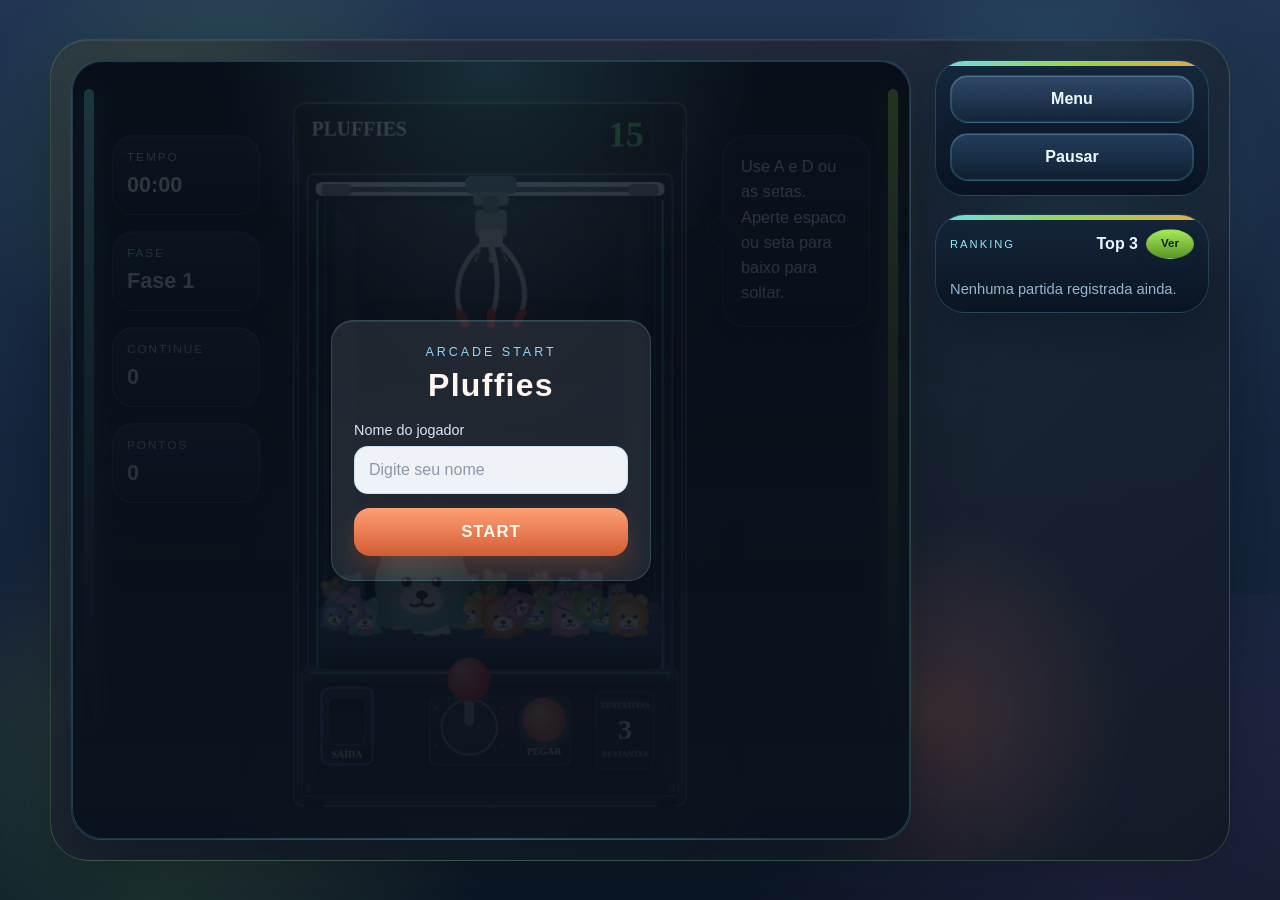
==== .dist/staging/index.html @ 539a076f "Correções de novas regras" ====
<!DOCTYPE html>
<html lang="pt-BR">
<head>
  <meta charset="UTF-8">
  <meta name="viewport" content="width=device-width, initial-scale=1.0, viewport-fit=cover">
  <title>Pluffies</title>
  <link rel="icon" type="image/svg+xml" href="./icone.svg">
  <link rel="stylesheet" href="./estilos/jogo.css">
</head>
<body>
  <main class="app-shell">
    <section class="game-screen">
      <section class="play-area">
        <section class="machine-panel">
          <aside class="machine-side machine-side-left">
            <div class="machine-side-card">
              <span class="machine-side-label">Tempo</span>
              <strong id="elapsed-time" class="machine-side-value">00:00</strong>
            </div>
            <div class="machine-side-card">
              <span class="machine-side-label">Fase</span>
              <strong id="phase-name" class="machine-side-value">Fase 1</strong>
            </div>
            <div class="machine-side-card machine-side-continue">
              <span class="machine-side-label">Continue</span>
              <strong id="continue-count" class="machine-side-value">0</strong>
            </div>
            <div class="machine-side-card machine-side-points">
              <span class="machine-side-label">Pontos</span>
              <strong id="points" class="machine-side-value">0</strong>
            </div>
          </aside>

          <div id="start-overlay" class="start-overlay">
            <div class="start-card">
              <p class="start-kicker">Arcade Start</p>
              <h1>Pluffies</h1>
              <label class="start-label" for="player-name">Nome do jogador</label>
              <input id="player-name" class="start-input" type="text" maxlength="14" placeholder="Digite seu nome">
              <button id="start-game" class="start-button" type="button">Start</button>
            </div>
          </div>
          <canvas id="game" width="420" height="720" aria-label="Area do jogo"></canvas>
          <aside class="machine-side machine-side-right">
            <p id="message" class="message">
              Use A e D ou as setas. Aperte espaco ou seta para baixo para soltar.
            </p>
          </aside>
        </section>

        <aside class="side-panel">
          <section id="status-panel" class="status-panel">
            <button id="menu-toggle" class="hud-button" type="button">Menu</button>
            <button id="pause-toggle" class="hud-button hud-button-soft" type="button">Pausar</button>
            <div id="hud-stats" class="hud-stats" hidden></div>
          </section>

          <section id="collection-summary" class="collection-panel">
            <div class="collection-header">
              <span class="collection-kicker">Coleção</span>
              <div class="collection-actions">
                <strong id="collection-count">0</strong>
                <button id="collection-open" class="collection-open" type="button" aria-label="Ver coleção completa">+</button>
              </div>
            </div>
            <div id="collection-list" class="collection-list">
              <p class="collection-empty">Os ursos pegos vão aparecer aqui.</p>
            </div>
          </section>

          <section class="ranking-panel">
            <div class="collection-header">
              <span class="collection-kicker">Ranking</span>
              <div class="collection-actions ranking-actions">
                <strong id="ranking-count">Top 3</strong>
                <button id="ranking-open-all" class="collection-open ranking-open-all" type="button">Ver</button>
              </div>
            </div>
            <div id="ranking-list" class="ranking-list">
              <p class="collection-empty">Nenhuma partida registrada ainda.</p>
            </div>
          </section>
        </aside>
      </section>
    </section>
  </main>

  <aside id="menu-panel" class="menu-panel" aria-hidden="true">
    <div class="menu-card">
      <div class="menu-header">
        <div>
          <p class="menu-kicker"></p>
          <h2>Fases e objetivo</h2>
        </div>
        <button id="menu-close" class="hud-button" type="button">Fechar</button>
      </div>

      <div class="menu-section menu-actions">
        <button id="sound-toggle" class="hud-button hud-button-soft" type="button">Som: On</button>
        <button id="help-toggle" class="hud-button hud-button-soft" type="button">Ajuda</button>        
        <button id="logout-player" class="hud-button hud-button-soft" type="button">Trocar Jogador</button>
        <button id="exit-game" class="hud-button hud-button-soft" type="button">Sair do Jogo</button>
      </div>
    </div>
  </aside>

  <aside id="help-panel" class="menu-panel" aria-hidden="true">
    <div class="menu-card help-card">
      <div class="menu-header">
        <div>
          <p class="menu-kicker">Ajuda</p>
          <h2>Como jogar</h2>
        </div>
        <button id="help-close" class="hud-button" type="button">Fechar</button>
      </div>

      <div class="menu-section help-section">
        <h3>Controles</h3>
        <p class="phase-description">Use <strong>A</strong> e <strong>D</strong> ou as setas para mover. Aperte <strong>Espaco</strong> ou <strong>Seta para baixo</strong> para soltar a garra.</p>
      </div>

      <div class="menu-section help-section">
        <h3>Objetivo</h3>
        <p class="phase-description">Em cada fase você precisa pegar <strong>2 ursos</strong> antes do tempo acabar. Presentes e ursos especiais mudam a rodada.</p>
      </div>

      <div class="menu-section help-section">
        <h3>Personagens</h3>
        <div class="help-grid">
          <div class="help-item">
            <strong>Urso comum</strong>
            <p class="phase-description">Da os pontos normais da fase.</p>
          </div>
          <div class="help-item">
            <strong>Urso anjo</strong>
            <p class="phase-description">Da o dobro de pontos e aparece raramente.</p>
          </div>
          <div class="help-item">
            <strong>Urso caveira</strong>
            <p class="phase-description">Tira pontos. Se pegar ele, a rodada especial acaba.</p>
          </div>
          <div class="help-item">
            <strong>Urso fantasma</strong>
            <p class="phase-description">Vale x4 pontos. Some e reaparece em outra posicao com um rastro leve.</p>
          </div>
          <div class="help-item">
            <strong>BIG Urso</strong>
            <p class="phase-description">E maior e pesado. Depois de pegar, aperte PEGAR mais vezes para ele subir.</p>
          </div>
          <div class="help-item">
            <strong>Urso canguru</strong>
            <p class="phase-description">Fica pulando de um lado para o outro. So pode ser pego quando esta no chao.</p>
          </div>
          <div class="help-item">
            <strong>Rodada dupla</strong>
            <p class="phase-description">Só aparece acima da fase 20, em fases pares e que não terminam com 0.</p>
          </div>
          <div class="help-item">
            <strong>Rodada tripla</strong>
            <p class="phase-description">Só aparece acima da fase 30, em fases ímpares e que não terminam com 0.</p>
          </div>
        </div>
      </div>
    </div>
  </aside>

  <aside id="collection-panel" class="menu-panel" aria-hidden="true">
    <div class="menu-card collection-modal-card">
      <div class="menu-header">
        <div>
          <p class="menu-kicker">Coleção</p>
          <h2>Todos os ursos pegos</h2>
        </div>
        <button id="collection-close" class="hud-button" type="button">Fechar</button>
      </div>
      <div id="collection-full-list" class="collection-full-list">
        <p class="collection-empty">Os ursos pegos vão aparecer aqui.</p>
      </div>
    </div>
  </aside>

  <aside id="ranking-panel" class="menu-panel" aria-hidden="true">
    <div class="menu-card collection-modal-card ranking-modal-card">
      <div class="menu-header">
        <div>
          <p class="menu-kicker">Ranking</p>
          <h2 id="ranking-detail-title">Coleção do jogador</h2>
          <p id="ranking-detail-meta" class="phase-description"></p>
        </div>
        <button id="ranking-close" class="hud-button" type="button">Fechar</button>
      </div>
      <div id="ranking-detail-list" class="collection-full-list">
        <p class="collection-empty">Nenhuma coleção registrada.</p>
      </div>
    </div>
  </aside>

  <script type="module" src="./scripts/jogo.js"></script>
</body>
</html>
---- .dist/staging/estilos/jogo.css ----
@import "../style.css";
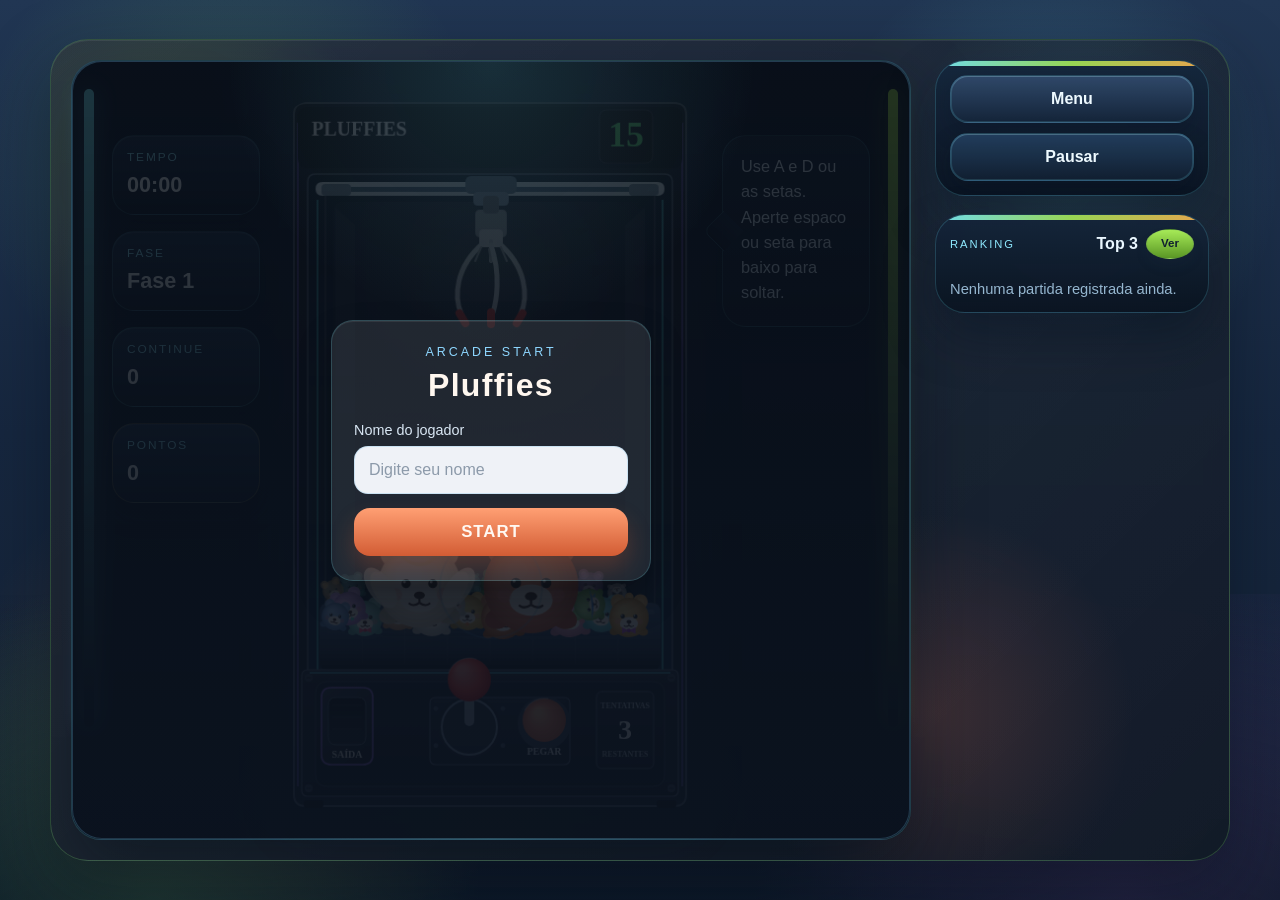
==== commit 8a987f92: "Ajustes para publicação" ====
--- a/.dist/staging/index.html
+++ b/.dist/staging/index.html
@@ -116,12 +116,12 @@
 
       <div class="menu-section help-section">
         <h3>Controles</h3>
-        <p class="phase-description">Use <strong>A</strong> e <strong>D</strong> ou as setas para mover. Aperte <strong>Espaco</strong> ou <strong>Seta para baixo</strong> para soltar a garra.</p>
+        <p class="phase-description">Use <strong>A</strong> e <strong>D</strong> ou as setas para mover. Aperte <strong>Espaço</strong> ou <strong>Seta para baixo</strong> para usar a garra.</p>
       </div>
 
       <div class="menu-section help-section">
         <h3>Objetivo</h3>
-        <p class="phase-description">Em cada fase você precisa pegar <strong>2 ursos</strong> antes do tempo acabar. Presentes e ursos especiais mudam a rodada.</p>
+        <p class="phase-description">Em cada fase, pegue os ursos pedidos antes do tempo acabar para avançar. A campanha vai até a <strong>Fase 999</strong>.</p>
       </div>
 
       <div class="menu-section help-section">
@@ -129,35 +129,59 @@
         <div class="help-grid">
           <div class="help-item">
             <strong>Urso comum</strong>
-            <p class="phase-description">Da os pontos normais da fase.</p>
+            <p class="phase-description">Vale os pontos normais da fase.</p>
           </div>
           <div class="help-item">
             <strong>Urso anjo</strong>
-            <p class="phase-description">Da o dobro de pontos e aparece raramente.</p>
+            <p class="phase-description">Vale x2 pontos.</p>
           </div>
           <div class="help-item">
             <strong>Urso caveira</strong>
-            <p class="phase-description">Tira pontos. Se pegar ele, a rodada especial acaba.</p>
+            <p class="phase-description">Tira pontos e pode estragar a rodada.</p>
           </div>
           <div class="help-item">
             <strong>Urso fantasma</strong>
-            <p class="phase-description">Vale x4 pontos. Some e reaparece em outra posicao com um rastro leve.</p>
+            <p class="phase-description">Vale x4 pontos e muda de lugar.</p>
           </div>
           <div class="help-item">
             <strong>BIG Urso</strong>
-            <p class="phase-description">E maior e pesado. Depois de pegar, aperte PEGAR mais vezes para ele subir.</p>
+            <p class="phase-description">É pesado. Depois de pegar, aperte PEGAR de novo para subir.</p>
+          </div>
+          <div class="help-item">
+            <strong>Carga pesada</strong>
+            <p class="phase-description">Se a garra parar no meio da subida, aperte PEGAR de novo para continuar.</p>
           </div>
           <div class="help-item">
             <strong>Urso canguru</strong>
-            <p class="phase-description">Fica pulando de um lado para o outro. So pode ser pego quando esta no chao.</p>
+            <p class="phase-description">Pula pela máquina. Pegue quando estiver no chão.</p>
           </div>
           <div class="help-item">
             <strong>Rodada dupla</strong>
-            <p class="phase-description">Só aparece acima da fase 20, em fases pares e que não terminam com 0.</p>
+            <p class="phase-description">Pegue os 2 ursos antes do tempo e das tentativas acabarem para dobrar os pontos.</p>
           </div>
           <div class="help-item">
             <strong>Rodada tripla</strong>
-            <p class="phase-description">Só aparece acima da fase 30, em fases ímpares e que não terminam com 0.</p>
+            <p class="phase-description">Pegue os 3 ursos antes do tempo e das tentativas acabarem para triplicar os pontos.</p>
+          </div>
+          <div class="help-item">
+            <strong>Alinhamento e extra</strong>
+            <p class="phase-description">Alinhe os ursos para pegar mais de um na mesma jogada e ganhar pontos extras.</p>
+          </div>
+          <div class="help-item">
+            <strong>Presentes</strong>
+            <p class="phase-description">Podem dar bonus ou atrapalhar a rodada.</p>
+          </div>
+          <div class="help-item">
+            <strong>Continue</strong>
+            <p class="phase-description">Pegue o presente Continue para ganhar uma nova chance de voltar para a fase atual.</p>
+          </div>
+          <div class="help-item">
+            <strong>Tentativas e tempo</strong>
+            <p class="phase-description">Cada erro gasta tentativa. Se o tempo zerar, voce perde a rodada.</p>
+          </div>
+          <div class="help-item">
+            <strong>Maximo de fases</strong>
+            <p class="phase-description">O jogo vai da Fase 1 ate a Fase 999.</p>
           </div>
         </div>
       </div>
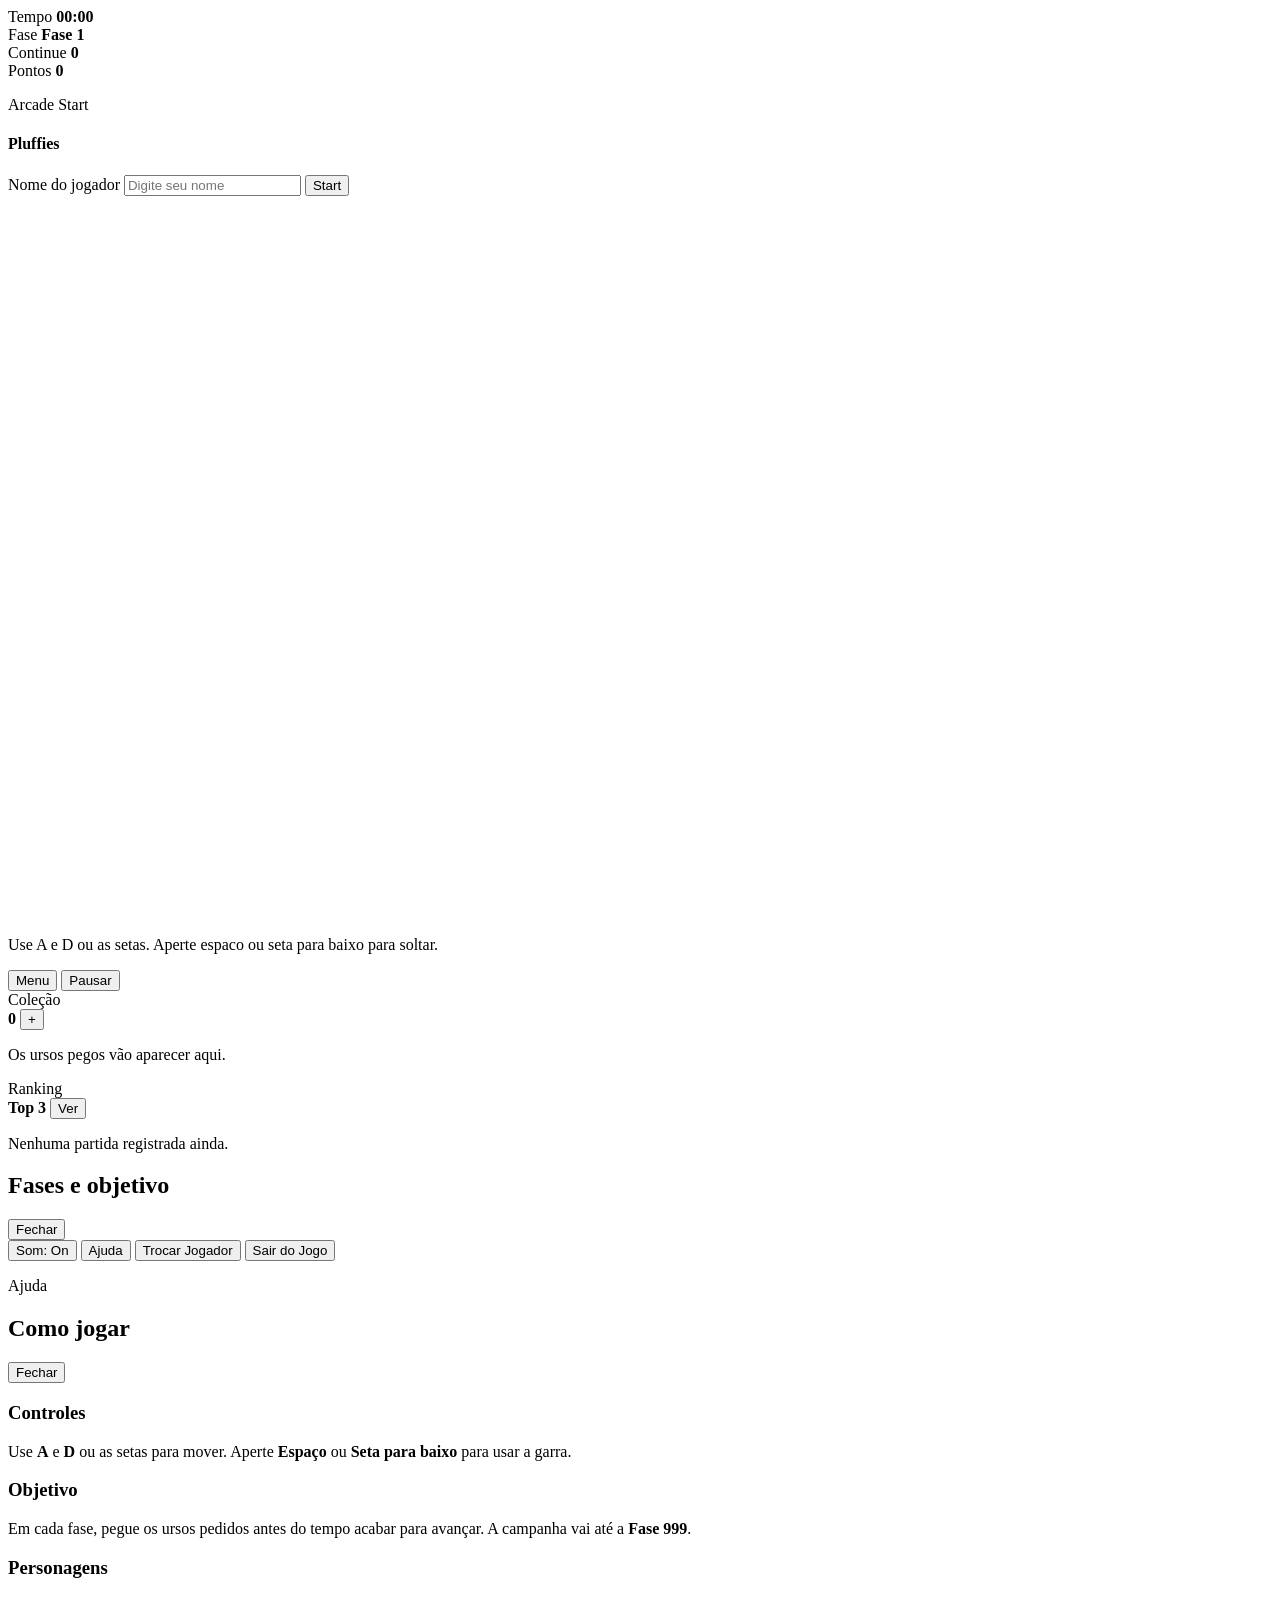
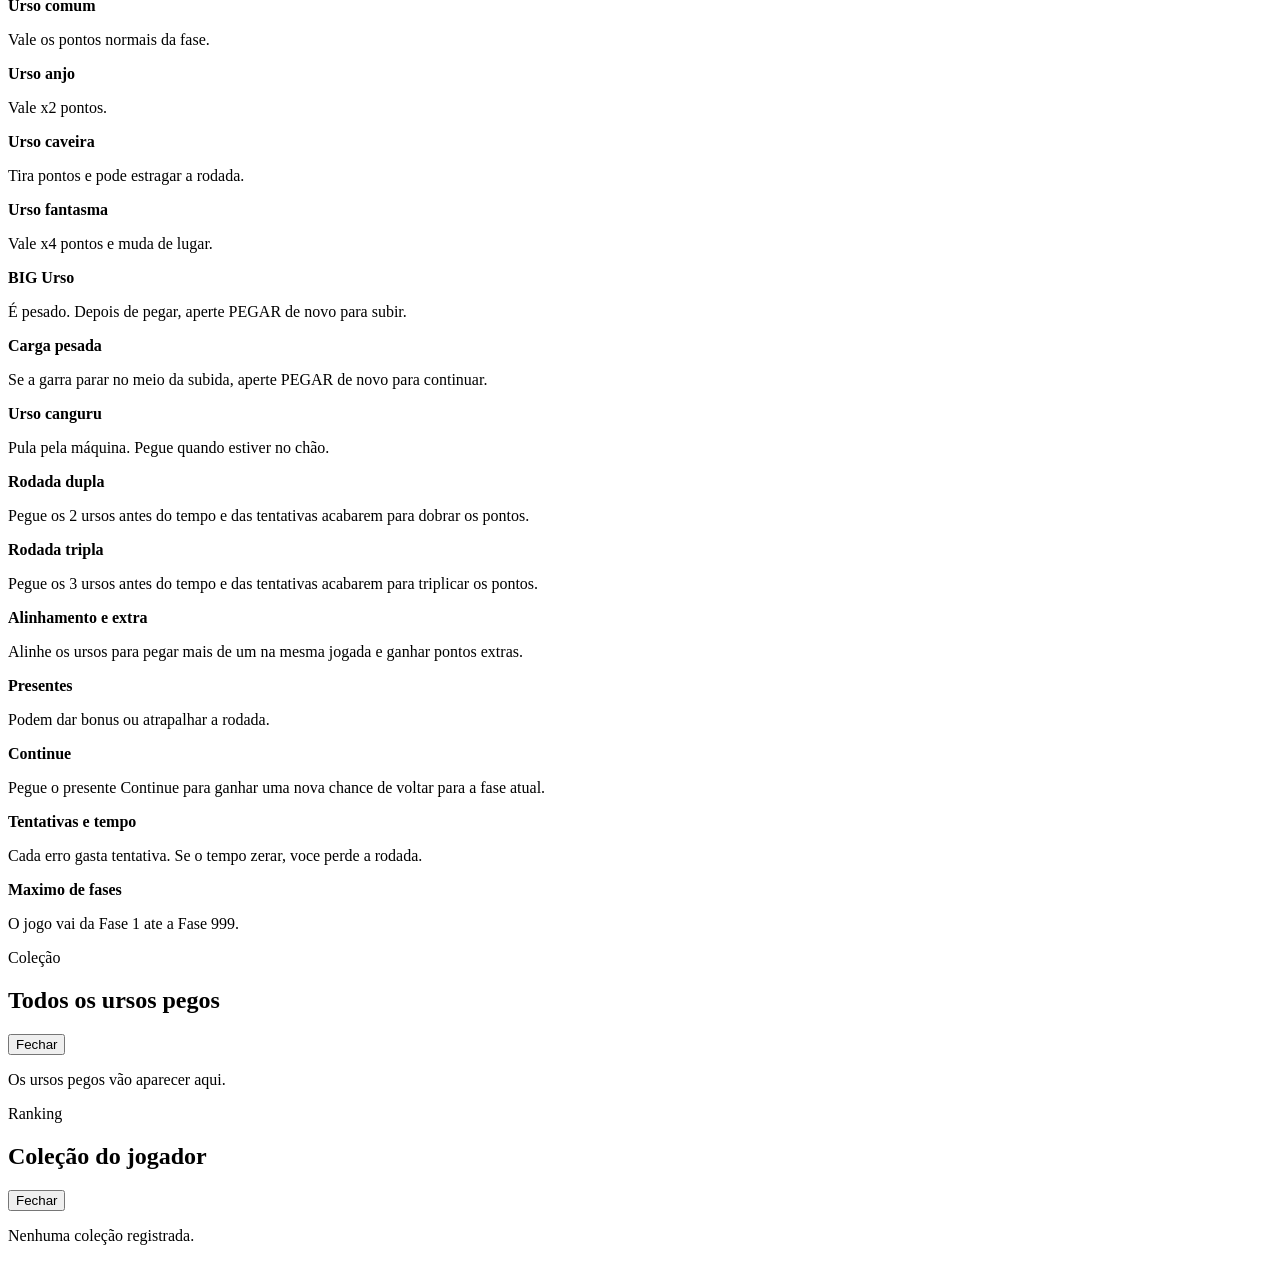
==== commit db79a6f9: "Correção de Pastas" ====
--- a/.dist/staging/index.html
+++ b/.dist/staging/index.html
@@ -4,8 +4,8 @@
   <meta charset="UTF-8">
   <meta name="viewport" content="width=device-width, initial-scale=1.0, viewport-fit=cover">
   <title>Pluffies</title>
-  <link rel="icon" type="image/svg+xml" href="./icone.svg">
-  <link rel="stylesheet" href="./estilos/jogo.css">
+  <link rel="icon" type="image/svg+xml" href="./assets/icone.svg">
+  <link rel="stylesheet" href="./src/styles/jogo.css">
 </head>
 <body>
   <main class="app-shell">
@@ -219,6 +219,6 @@
     </div>
   </aside>
 
-  <script type="module" src="./scripts/jogo.js"></script>
+  <script type="module" src="./src/scripts/jogo.js"></script>
 </body>
 </html>
